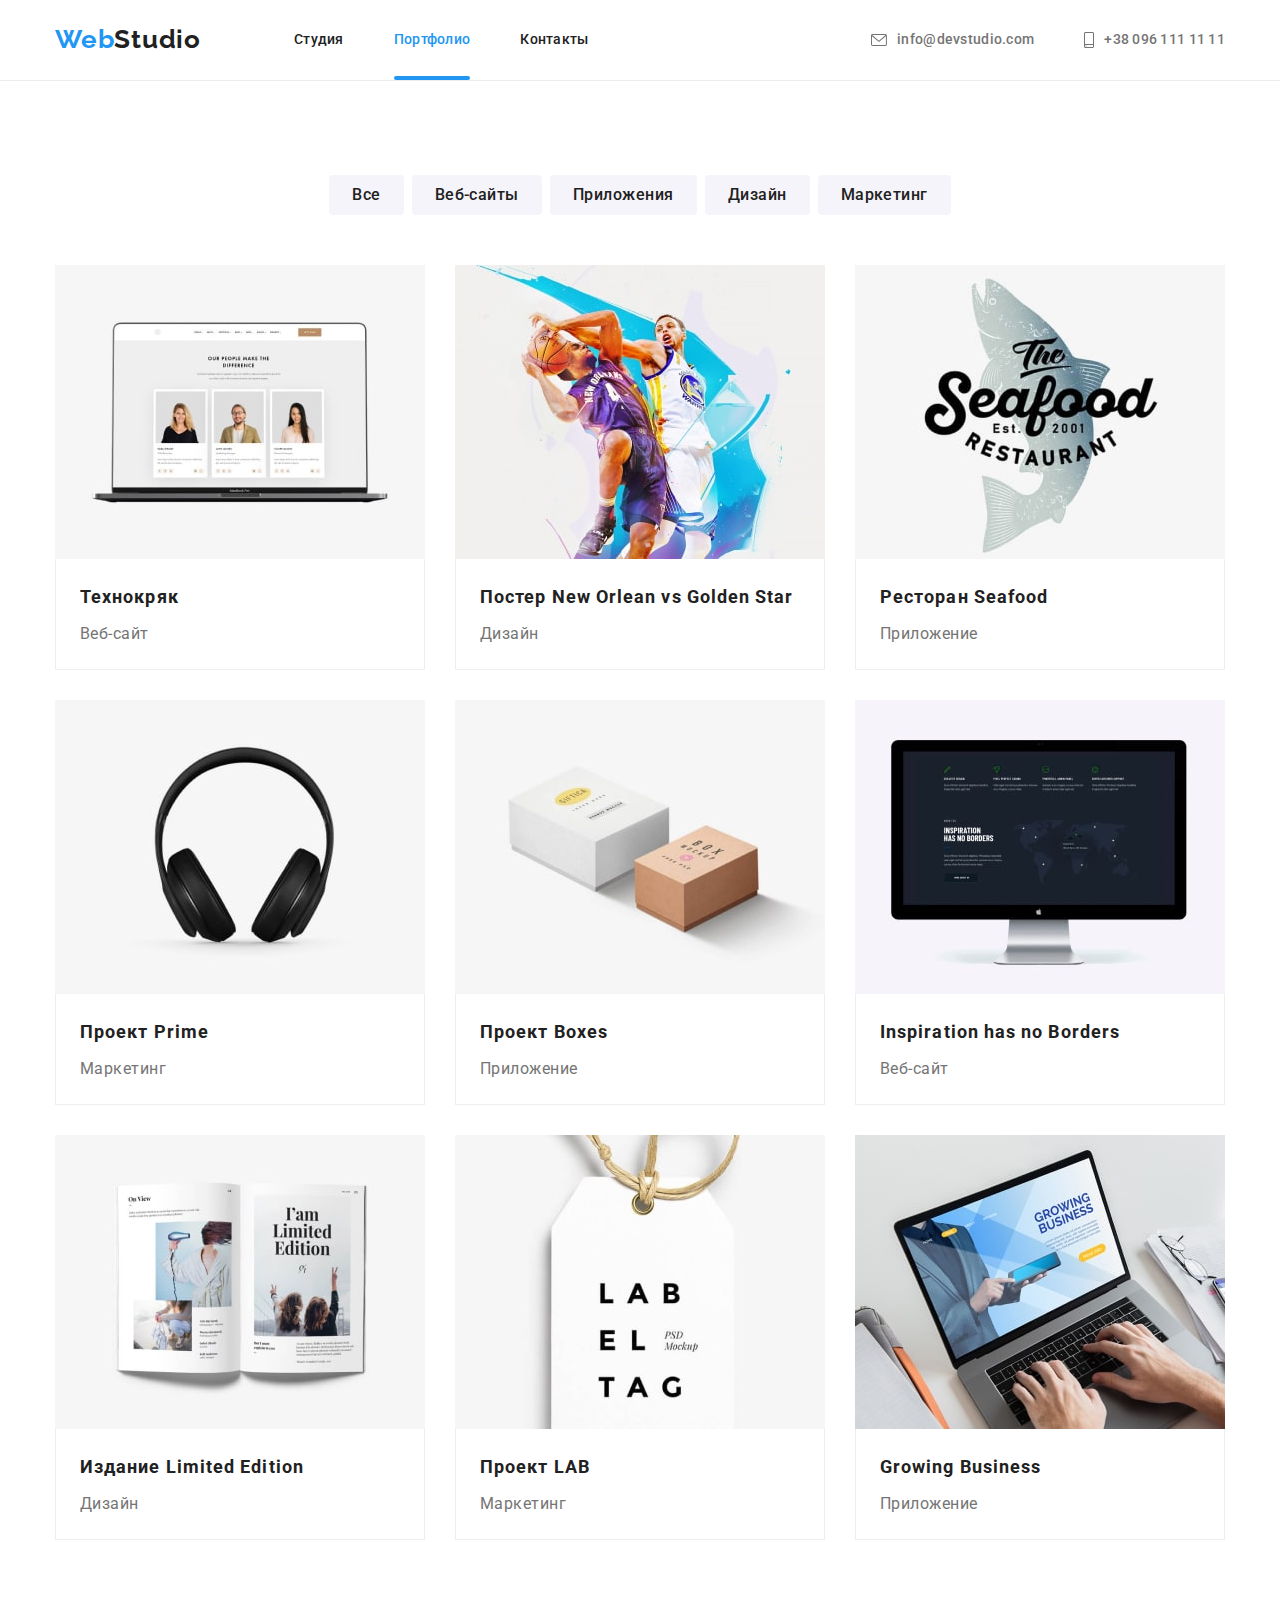
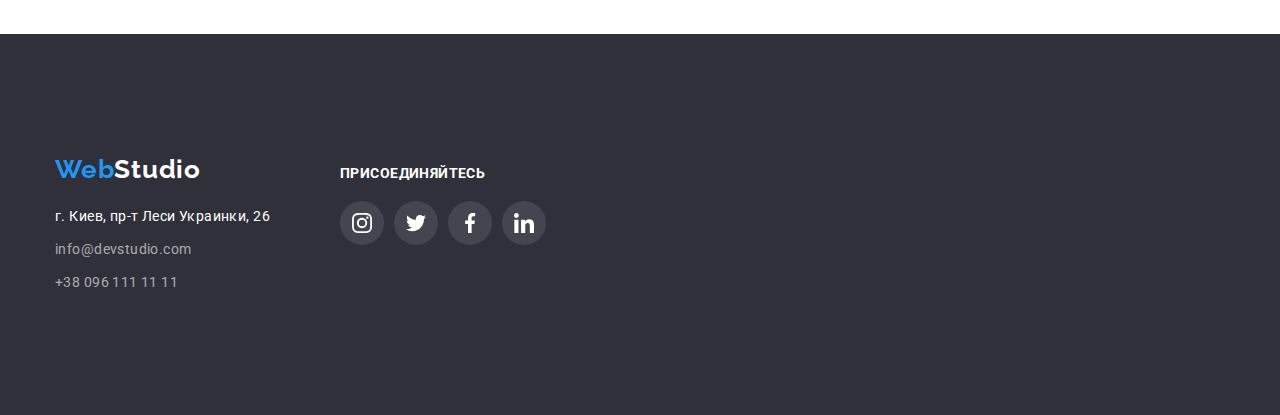
==== portfolio.html @ 93ceb318 "Додав файли з дз5" ====
<!DOCTYPE html>
<html lang="ru">
<head>
  <meta charset="UTF-8">
  <meta http-equiv="X-UA-Compatible" content="IE=edge">
  <meta name="viewport" content="width=device-width, initial-scale=1.0">
  <title>Web Studio</title>
  <link rel="preconnect" href="https://fonts.googleapis.com">
  <link rel="preconnect" href="https://fonts.gstatic.com" crossorigin>
  <link href="https://fonts.googleapis.com/css2?family=Raleway:wght@700&family=Roboto:wght@400;500;700;900&display=swap" 
  rel="stylesheet">
  <link rel="stylesheet" href="https://cdnjs.cloudflare.com/ajax/libs/modern-normalize/1.1.0/modern-normalize.min.css">
  <link rel="stylesheet" href="./css/styles.css">
</head>
<body>
  <!-- Шапка профиля -->
  <header class="header"> 
    <div class="container main-nav">
     <nav class="header-nav">
       <a class="logo" href="/" lang="en"> <span class="logo-first">Web</span>Studio</a>
       <ul class="header-list list">
         <li class="header-item"><a href="./index.html" class="header-link ">Студия</a></li>
         <li class="header-item"><a href="./portfolio.html" class="header-link curent">Портфолио</a></li>
         <li class="header-item"><a href="" class="header-link">Контакты</a></li>
       </ul>
     </nav>
     <ul class="header-contacts list">
       <li class="header-contacts-item">
         <a href="mailto:info@devstudio.com" class="contact-link icon-mail">
         <svg class="header-icon" width="16px" height="12px">
           <use href="./imges/icon.svg#icon-envelope"></use>
         </svg> info@devstudio.com</a></li>
       <li class="header-contacts-item">
         <a href="tel:+380961111111" class="contact-link icon-tel">
         <svg class="header-icon" width="10px" height="16px">
         <use href="./imges/icon.svg#icon-smartphone"></use>
       </svg> +38 096 111 11 11</a></li>
   </ul>
    </div>
    </header>
  <main>
   <!-- Кнопки проектов -->
   <section class="portfolio section"> 
       <div class="container">
        <h1 class="portfolio-title" hidden>Портфолио</h1>
        <ul class="portfolio-list list">
          <li class="portfolio-item"><button type="button" class="portfolio-btn">Все</button></li>
          <li class="portfolio-item"><button type="button" class="portfolio-btn">Веб-сайты</button></li>
          <li class="portfolio-item"><button type="button" class="portfolio-btn">Приложения</button></li>
          <li class="portfolio-item"><button type="button" class="portfolio-btn">Дизайн</button></li>
          <li class="portfolio-item"><button type="button" class="portfolio-btn">Маркетинг</button> </li>
        </ul>        
   <!-- Наши проекты -->
    <ul class="projects-list list"> 
        <li class="projects-item">
            <a href="" class="projects-link">
              <div class="projects-thumb">
                <img src="./imges/technokryak.jpg" alt="Сайт Технокряк">
                <div class="projects-overlay">
                  <p class="projects-overlay-text">Ресурс предлагает комплексные предложения с разным уровнем функционала и сервисов. 
                    Все это позволит посетителю получить исчерпывающие сведения о компании или частном лице.</p>
                </div>
              </div>
                <div class="projects-content">
                    <h3 class="projects-title">Технокряк</h3>
                    <p class="projects-text">Веб-сайт</p>
                </div>
            </a>   
        </li>
        <li class="projects-item">
            <a href="" class="projects-link">
              <div class="projects-thumb">
                <img  src="./imges/posterbasket.jpg" alt="Дизайн Постеров">
                <div class="projects-overlay">
                  <p class="projects-overlay-text">Ресурс предлагает комплексные предложения с разным уровнем функционала и сервисов. 
                    Все это позволит посетителю получить исчерпывающие сведения о компании или частном лице.</p>
                </div>
              </div>
                <div class="projects-content">
                    <h3 class="projects-title">Постер <span lang="en">New Orlean vs Golden Star</span></h3>
                    <p class="projects-text">Дизайн</p>
                </div>
            </a>
        </li>
        <li class="projects-item">
            <a href="" class="projects-link">
              <div class="projects-thumb">
                <img src="./imges/seefoodrestaurant.jpg" alt="Приложение для ресторана">
                <div class="projects-overlay">
                  <p class="projects-overlay-text">Ресурс предлагает комплексные предложения с разным уровнем функционала и сервисов. 
                    Все это позволит посетителю получить исчерпывающие сведения о компании или частном лице.</p>
                </div>
              </div>
                <div class="projects-content">
                    <h3 class="projects-title">Ресторан <span lang="en">Seafood</span></h3>
                    <p class="projects-text">Приложение</p>
                </div>
                
            </a>
        </li>
        <li class="projects-item">
            <a href="" class="projects-link">
              <div class="projects-thumb">
                <img src="./imges/project_prime.jpg" alt="Проект Прайм">
                <div class="projects-overlay">
                  <p class="projects-overlay-text">Ресурс предлагает комплексные предложения с разным уровнем функционала и сервисов. 
                    Все это позволит посетителю получить исчерпывающие сведения о компании или частном лице.</p>
                </div>
              </div>
                <div class="projects-content">
                    <h3 class="projects-title">Проект <span lang="en">Prime</span></h3>
                    <p class="projects-text">Маркетинг</p>
                </div>
            </a>
        </li>
        <li class="projects-item">
            <a href="" class="projects-link">
              <div class="projects-thumb">
                <img src="./imges/project_boxes.jpg" alt="Приложение для упаковки">
                <div class="projects-overlay">
                  <p class="projects-overlay-text">Ресурс предлагает комплексные предложения с разным уровнем функционала и сервисов. 
                    Все это позволит посетителю получить исчерпывающие сведения о компании или частном лице.</p>
                </div>
              </div>
                <div class="projects-content">
                    <h3 class="projects-title">Проект <span lang="en">Boxes</span></h3>
                    <p class="projects-text">Приложение</p>
                </div>
            </a>
        </li>
        <li class="projects-item">
            <a href="" class="projects-link">
              <div class="projects-thumb">
                <img src="./imges/inspirationhasnoborders.jpg" alt="Сайт Без границ">
                <div class="projects-overlay">
                  <p class="projects-overlay-text">Ресурс предлагает комплексные предложения с разным уровнем функционала и сервисов. 
                    Все это позволит посетителю получить исчерпывающие сведения о компании или частном лице.</p>
                </div>
              </div>
                <div class="projects-content">
                    <h3 class="projects-title" lang="en">Inspiration has no Borders</h3>
                    <p class="projects-text">Веб-сайт</p>
                </div>
            </a> 
        </li>
        <li class="projects-item">
            <a href="" class="projects-link">
              <div class="projects-thumb">
                <img src="./imges/limitededition.jpg" alt="Дизайн журнала">
                <div class="projects-overlay">
                  <p class="projects-overlay-text">Ресурс предлагает комплексные предложения с разным уровнем функционала и сервисов. 
                    Все это позволит посетителю получить исчерпывающие сведения о компании или частном лице.</p>
                </div>
              </div>
                <div class="projects-content">
                    <h3 class="projects-title">Издание <span lang="en">Limited Edition</span></h3>
                    <p class="projects-text">Дизайн</p>
                </div>
            </a>
        </li>
        <li class="projects-item">
            <a href="" class="projects-link">
              <div class="projects-thumb">
                <img src="./imges/projectlab.jpg" alt="Проект LAB">
                <div class="projects-overlay">
                  <p class="projects-overlay-text">Ресурс предлагает комплексные предложения с разным уровнем функционала и сервисов. 
                    Все это позволит посетителю получить исчерпывающие сведения о компании или частном лице.</p>
                </div>
              </div>
                <div class="projects-content">
                    <h3 class="projects-title">Проект <span lang="en">LAB</span></h3>
                    <p class="projects-text">Маркетинг</p>
                </div>
            </a>
        </li>
        <li class="projects-item">
            <a href="" class="projects-link">
              <div class="projects-thumb">
                <img src="./imges/growingbusiness.jpg" alt="приложение для бизнеса">
                <div class="projects-overlay">
                  <p class="projects-overlay-text">Ресурс предлагает комплексные предложения с разным уровнем функционала и сервисов. 
                    Все это позволит посетителю получить исчерпывающие сведения о компании или частном лице.</p>
                </div>
              </div>                
                <div class="projects-content">
                    <h3 class="projects-title" lang="en">Growing Business</h3>
                    <p class="projects-text">Приложение</p>
                </div>
            </a>
        </li>
    </ul>
   </div>
  </section>
  </main>
  <!-- Подвал -->
  <footer class="footer">
    <div class="container footer">
      <div >
        <a class="logo-footer" href="/" lang="en"><span class="logo-first">Web</span>Studio</a>
      <address class="footer-adress">
          <ul class="footer-list list">
              <li class="footer-item"><a href="https://goo.gl/maps/b5EeNN71cbGi42LY8" target="_blank" rel ="noopener noreferrer" class="footer-link-map">г. Киев, пр-т Леси Украинки, 26</a></li>
              <li class="footer-item"><a href="mailto:info@devstudio.com" class="footer-link">info@devstudio.com</a></li>
              <li class="footer-item"><a href="tel:+380961111111" class="footer-link">+38 096 111 11 11</a></li>
          </ul>
      </address>
      </div>
      <div class="wrapper">
            <h3 class="footer-title">присоединяйтесь</h3>
      <ul class="footer-social-list list">
        <li class="footer-social-item">
          <a href="" class="footer-social-link" aria-label="Instagram link">
            <svg class="footer-social-icon" >
              <use href="./imges/icon.svg#icon-instagram"></use>
            </svg>
          </a>
        </li>
        <li class="footer-social-item">
           <a href="" class="footer-social-link" aria-label="Twitter link">
            <svg class="footer-social-icon">
              <use href="./imges/icon.svg#icon-twitter"></use>
            </svg>
          </a>
        </li>
        <li class="footer-social-item">
          <a href="" class="footer-social-link" aria-label="Facebook link">
            <svg class="footer-social-icon">
              <use href="./imges/icon.svg#icon-facebook"></use>
            </svg>
          </a>
        </li>
        <li class="footer-social-item">
          <a href="" class="footer-social-link" aria-label="Linkedin link">
            <svg class="footer-social-icon">
              <use href="./imges/icon.svg#icon-linkedin"></use>
            </svg>
          </a>
        </li>
      </ul>
      </div>
    </div>
  </footer>
</body>
</html>
---- css/styles.css ----
/* Color */
:root {
    --primare-text-color: #757575;
    --title-text-color: #212121;
    --accent-color: #2196F3;
    --primary-white-color: #FFFFFF;
    --background-first: #FFFFFF;
    --background-second: #2F303A;
    --background-third: #F5F4FA;
    --color-icon: #AFB1B8;
    --kubik-rubik: cubic-bezier(0.4, 0, 0.2, 1);
    }
    
body{
    font-family: Roboto, sans-serif;
    background-color: var(--background-first);
    color: var(--primare-text-color);
}
/* без точек */
.list {
    padding: 0;
    margin: 0;
    list-style: none;

}
/* без подчеркиваний */
a {
    text-decoration: none;
}


img {
    display: block;
    max-width: 100%; 
    height: auto;
}
/* Единый клас section */
.section {
    padding-bottom: 94px;
    padding-top: 94px;
}

.section.hang {
    padding-bottom: 0;
}

/* Интерактивные елементы лого */
.logo,
.logo-footer {
    display: block;

    color: var(--title-text-color);
    font-family: 'Raleway';
    font-weight: 700;
    font-size: 26px;
    line-height: 1.2;
    letter-spacing: 0.03em;
}
.logo {
    padding-top: 24px;
    padding-bottom: 25px; 
}

.logo-footer {
    color: var(--primary-white-color);
    margin-bottom: 20px;
}

.logo-first {
    color: var(--accent-color);
}

/* Интерактивные елементы ссылки */

.header-link:hover,
.header-link:focus,
.contact-link:hover,
.contact-link:focus {
    color: var(--accent-color);
}

.header-link {
    color: var(--title-text-color);
    transition: color 250ms var(--kubik-rubik);
}

.contact-link {
    color: var(--primare-text-color);
    transition: color 250ms var(--kubik-rubik);
}

.header-link,
.contact-link {
    font-weight: 500;
    font-size: 14px;
    line-height: 1.14;
    letter-spacing: 0.02em;
}

.header-list .header-link.curent {
    color: var(--accent-color);  
}


/* Интерактивные елементы кнопки*/
.hero-btn,
.portfolio-btn {
    color: var(--title-text-color);
    background-color: #F5F4FA;
    cursor: pointer;
    border-radius: 4px;
    display: inline-block;
    text-align: center;
    border: 1px solid transparent;
    transition: color 250ms var(--kubik-rubik),
    background-color 250ms var(--kubik-rubik),
    box-shadow 250ms var(--kubik-rubik);
}
 
.hero-btn:hover,
.hero-btn:focus,
.portfolio-btn:hover,
.portfolio-btn:focus {
    color: var(--primary-white-color);
    background-color: #2196F3;
    box-shadow: 
    0px 3px 1px rgba(0, 0, 0, 0.1), 
    0px 1px 2px rgba(0, 0, 0, 0.08), 
    0px 2px 2px rgba(0, 0, 0, 0.12);
}

.hero-btn {
    font-weight: 700;
    font-size: 16px;
    line-height: 1.88;
    letter-spacing: 0.06em;
    font-family: inherit;
    padding: 10px 32px;
    position: relative;

    display: flex;
    margin-right: auto;
    margin-left: auto;
    
}

.portfolio-btn {
    font-weight: 500;
    font-size: 16px;
    line-height: 1.62;
    letter-spacing: 0.03em;
    font-family: inherit; 
    padding: 6px 22px;
    min-width: 73px;
}

/* Container */
.container {
    margin-left: auto;
    margin-right: auto;
    width: 1200px;
    padding-left: 15px;
    padding-right: 15px;
}

/*Шапка профиля */

.header {
    border-bottom: 1px solid #ECECEC;
}

.main-nav {
    display: flex;
    align-items: center;
}

.header-nav {
    display: flex;
    align-items: center;
}

.header-list {
    display: flex;
    margin-left: 93px;
}

.header-item:not(:last-child) {
    margin-right: 50px;
}

.header-item {
    position: relative;
}

.curent::after {
    content: "";
    position:absolute;
    left: 0;
    bottom: 0;

    display: block;
    width: 100%;
    height: 4px;
    background-color: var(--accent-color);
    border-radius: 2px;
}

.header-link {
    display: block;
    padding-top: 32px;
    padding-bottom: 32px; 

}

.header-contacts {
    display: flex;
    margin-left: auto;

}

.header-icon {
    fill: currentColor;
    margin-right: 10px;
}

.header-icon:hover,
.header-icon:focus {
    fill: currentColor;
}

.contact-link {
    display: block;
    padding-top: 32px;
    padding-bottom: 32px; 
    display: flex;
    align-items: center;
    justify-content: center;
    fill: currentColor;
}

.header-contacts-item +.header-contacts-item {
margin-left: 50px;
}

/* Герой */


.hero-title {
    margin-top: 0;
    margin-bottom: 30px;
    color: var(--primary-white-color);
    font-weight: 900;
    font-size: 44px;
    line-height: 1.36;
    text-align: center;
    letter-spacing: 0.06em;
    text-transform: uppercase;
    
}

.hero {
    padding-top: 200px;
    padding-bottom: 200px;

    background-color: #2F303A;
    margin-top: 0;
    background-image: linear-gradient(
        to right,    
        rgba(47, 48, 58, 0.4),
        rgba(47, 48, 58, 0.4)
        ),
    url(../imges/Img-hero.jpg);
    max-width: 1600px;
    height: 600px;
    margin-left: auto;
    margin-right: auto;
    background-repeat: no-repeat;
    background-position: center;
    background-size: cover;

}

.hero-backdrop {
    position: fixed;
    top:0;
    left:0;
    width: 100%;
    height: 100%;
    background-color: rgba(0, 0, 0, 0.2);
    transition: opacity 250ms var(--kubik-rubik),
    visibility 250ms var(--kubik-rubik);

}

.hero-backdrop.is-hidden {
    visibility: hidden;
    opacity: 0;
    pointer-events: none;
    
}

.hero-modal {
    position:absolute;
    top: 50%;
    left:50%;
    transform: translate(-50%, -50%);

    width: 528px;
    height: 581px;

    background-color: var(--background-first);
    box-shadow: 0px 1px 3px rgba(0, 0, 0, 0.12), 
    0px 1px 1px rgba(0, 0, 0, 0.14), 
    0px 2px 1px rgba(0, 0, 0, 0.2);
    border-radius: 4px;
}


 .hero-btn-close {
    position: absolute;
	top: 8px;
    right: 8px;

	width: 30px;
	height: 30px;
    padding: 0;
    margin: 0;

    background-color: var(--background-first);
    cursor: pointer;
    display: flex;
    align-items: center;
    justify-content: center;

    border-radius: 50%;
   
    border: 1px solid rgba(0, 0, 0, 0.1);

} 

.icon-close {
    width: 18px; 
    height: 18px;

}

/* Особенности */


.hang-list {
    display: flex;
}

.hang-item {
    width: calc((100%-90)/4);
    margin-right: 30px;
}

.hang-item:last-child {
    margin-right: 0;
}

.hang-thumb {
    padding: 0;
    border: none;
    background-color: var(--background-third);
    height: 120px;
    width: 270px;
    border-radius: 4px;
    margin-bottom: 30px;

    display: flex;
    align-items: center;
    justify-content: center;
    fill: var(--title-text-color);

}
.hang-icon {
    width: 70px;
    height: 70px;

}


.hang-subtitle {
    margin-top: 0;
    margin-bottom: 10px;
    color: var(--title-text-color);
    font-weight: 700;
    font-size: 14px;
    line-height: 1.14;
    letter-spacing: 0.03em;
    text-transform: uppercase;
}

.hang-text {
    margin-top: 0;
    margin-bottom: 0;
    font-size: 14px;
    line-height: 1.71;
    letter-spacing: 0.03em;
}

/* Чем мы занимаемся - Наша команда*/


.about-list {
    display: flex;
    justify-content: space-between;
}

.about-item {
    position: relative;
    width: calc((100%-60)/3);
    margin-right: 30px;
}

.about-item:last-child {
    margin-right: 0;
}

.about-title,
.team-title,
.cliens-title {
    margin-top: 0;
    margin-bottom: 50px;

    color: var(--title-text-color);
    font-weight: 700;
    font-size: 36px;
    line-height: 1.17;
    text-align: center;
    letter-spacing: 0.03em;
}

.about-text-box {
    position: absolute;
	bottom: 0;
    left: 0;

	width: 100%;
	height: 70px;
    padding: 0;
    margin: 0;

    background: rgba(47, 48, 58, 0.8);

    display: flex;
    align-items: center;
    justify-content: center;
}

.about-text {
    margin: 0;
    
    font-weight: 700;
    font-size: 14px;
    line-height: 1.14;
    text-align: center;
    letter-spacing: 0.03em;
    text-transform: uppercase;
    
    color: var(--primary-white-color)
}

.team {
    background-color: var(--background-third);
}

.team-list {
    display: flex;
  
}

.team-item {
    width: calc((100%-90)/4);
    margin-right: 30px;
    box-shadow: 
     0px 1px 3px rgba(0, 0, 0, 0.12),
     0px 1px 1px rgba(0, 0, 0, 0.14), 
     0px 2px 1px rgba(0, 0, 0, 0.2);
     border-radius: 0px 0px 4px 4px;
     background-color: var(--background-first);

}

.team-item:last-child {
    margin-right: 0;
}

.team-container-title {
    padding-top: 30px;
    padding-bottom: 30px;
}

.team-after-title,
.team-text {
    margin-top: 0;
    margin-bottom: 0;
}


.team-after-title {
    margin-bottom: 10px;

    color: var(--title-text-color);
    font-weight: 500;
    font-size: 16px;
    line-height: 1.19;
    text-align: center;
    letter-spacing: 0.03em;
}

.team-text {
    font-size: 16px;
    line-height: 1.19;
    text-align: center;
    letter-spacing: 0.03em;
    margin-bottom: 16px;
}

.team-social-list {
    display: flex;
    padding: 0;
    border: none;
    list-style: none;
    flex-wrap: wrap;
    justify-content: center;
}


.team-social-item {
    margin-right: 10px;
   
}
.team-social-item:last-child {
    margin-right: 0;
}

.team-social-link {
    width: 44px;
    height: 44px;
    display: flex;
    align-items: center;
    justify-content: center;
    border-radius: 50%;
    color: var(--color-icon);
    background-color: var(--background-first);
    transition: color 250ms var(--kubik-rubik),
    background-color 250ms var(--kubik-rubik);
}
.team-social-link:hover,
.team-social-link:focus {
    background-color: var(--accent-color);
    color: var(--primary-white-color);
}

.team-social-icon {
    width: 20px;
    height: 20px;

    fill: currentColor;
}

.team-social-icon:hover,
.team-social-icon:focus {
    fill: currentColor;
}


/* Наши клиенты */

.cliens-list {
    display: flex;
    padding: 0;
    border: none;
    list-style: none;
    justify-content: center;
}

.cliens-item {
    width: calc((100%-150)/6);
    margin-right: 30px;

    

}

.cliens-item:last-child {
    margin-right: 0;
}

.cliens-link {
    width: 170px;
    height: 92px;
    display: flex;
    align-items: center;
    justify-content: center;
    color: var(--color-icon);
    border: 1px solid #AFB1B8;
    box-sizing: border-box;
    border-radius: 4px;
    transition: color 250ms var(--kubik-rubik),
    border 250ms var(--kubik-rubik);
    
}

.cliens-link:hover,
.cliens-link:focus {
    color: var(--accent-color);
    border:  1px solid var(--accent-color);
}

.cliens-icon {
    width: 106px;
    height: 60px;

    fill: currentColor;
}



/* Footer */
.footer {
    background-color: var(--background-second);
    padding-top: 60px;
    padding-bottom: 60px;
}
.footer-adress {
    font-style: normal;
}

/* интерактивные элементы футер */
.footer-link-map {
    color: var(--primary-white-color);
    transition: color 250ms var(--kubik-rubik);
}
.footer-link {
    color: rgba(255, 255, 255, 0.6);
    transition: color 250ms var(--kubik-rubik);
}

.footer-link-map:hover,
.footer-link-map:focus,
.footer-link:hover,
.footer-link:focus {
    color: var(--accent-color);
}
.footer-link-map,
.footer-link {
font-size: 14px;
line-height: 1.71;
letter-spacing: 0.03em;
}

.footer-item:not(:last-child) {
    margin-bottom: 9px;
}

.footer .container {
    display: flex;
    align-items: baseline;
}
.wrapper {
    margin-left: 70px;
}

.footer-title {
    padding: 0;
    margin: 0;
    color: var(--primary-white-color);
    font-family: 'Roboto';
    font-weight: 700;
    font-size: 14px;
    line-height: 16px;
    letter-spacing: 0.03em;
    text-transform: uppercase;
    
}

.footer-social-list {
    display: flex;
    padding: 0;
    border: none;
    margin-top: 20px;
    list-style: none;
    flex-wrap: wrap;
    justify-content: center;
}


.footer-social-item {
    margin-right: 10px;
   
}
.footer-social-item:last-child {
    margin-right: 0;
}

.footer-social-link {
    width: 44px;
    height: 44px;
    display: flex;
    align-items: center;
    justify-content: center;
    border-radius: 50%;
    color: var(--primary-white-color);
    background-color: rgba(255, 255, 255, 0.1);
    transition: color 250ms var(--kubik-rubik),
    background-color 250ms var(--kubik-rubik);
}
.footer-social-link:hover,
.footer-social-link:focus {
    background-color: var(--accent-color);
    color: var(--primary-white-color);
}

.footer-social-icon {
    width: 20px;
    height: 20px;

    fill: currentColor;
}

.footer-social-icon:hover,
.footer-social-icon:focus {
    fill: currentColor;
}

/* Портфолио */

/* Кнопки проектов */


.portfolio-list {
    display: flex;
    justify-content: center;
    margin-bottom: 50px;
}

.portfolio-item {
    margin-right: 8px;
}


.portfolio-item:last-child {
    margin-right: 0;
}

/* Наши проекты */


.projects-list {
    display: flex;
    flex-wrap: wrap;
}

.projects-item {
    width: calc((100% - 60px) / 3);
    margin-right: 30px;
    margin-bottom: 30px;
}

.projects-link {
    display: block;
    transition: box-shadow 250ms var(--kubik-rubik);
}

.projects-link:hover,
.projects-link:focus {
    box-shadow: 
    0px 1px 1px rgba(0, 0, 0, 0.12),
    0px 4px 4px rgba(0, 0, 0, 0.06), 
    1px 4px 6px rgba(0, 0, 0, 0.16);

}

.projects-item:nth-child(3n) {
    margin-right: 0;
}

.projects-item:nth-last-child(-n+3) {
    margin-bottom: 0;
}


.projects-content {
    padding: 20px 24px;

    border-bottom: 1px solid #EEEEEE;
    border-right: 1px solid #EEEEEE;
    border-left: 1px solid #EEEEEE;
}

.projects-title {
    margin-bottom: 4px;
    margin-top: 0;

    color: var(--title-text-color);
    font-weight: 700;
    font-size: 18px;
    line-height: 2;
    letter-spacing: 0.06em;
}

.projects-text {
    margin-top: 0;
    margin-bottom: 0;

    color: var(--primare-text-color);
    font-size: 16px;
    line-height: 1.88;
    letter-spacing: 0.03em;
}


.projects-link:hover .projects-overlay,
.projects-link:focus .projects-overlay {
    opacity: 1;
    transform: translateY(0);
}

.projects-thumb {
    position: relative;
    overflow: hidden;

}

.projects-overlay {
    position: absolute;
    top: 0;
    left: 0;
    width: 100%;
    height: 100%;
    background: rgba(33, 150, 243, 0.9);
    opacity: 0;
    transition: opacity 250ms var(--kubik-rubik),
    transform 250ms var(--kubik-rubik);

    transform: translateY(100%);

}


.projects-overlay-text {
    display: flex;

    padding: 63px 24px 63px 24px;
    margin: 0;
    
    font-size: 18px;
    line-height: 1.56;
    letter-spacing: 0.03em;
    
    color: var(--primary-white-color);
    background: rgba(33, 150, 243, 0.9);
}
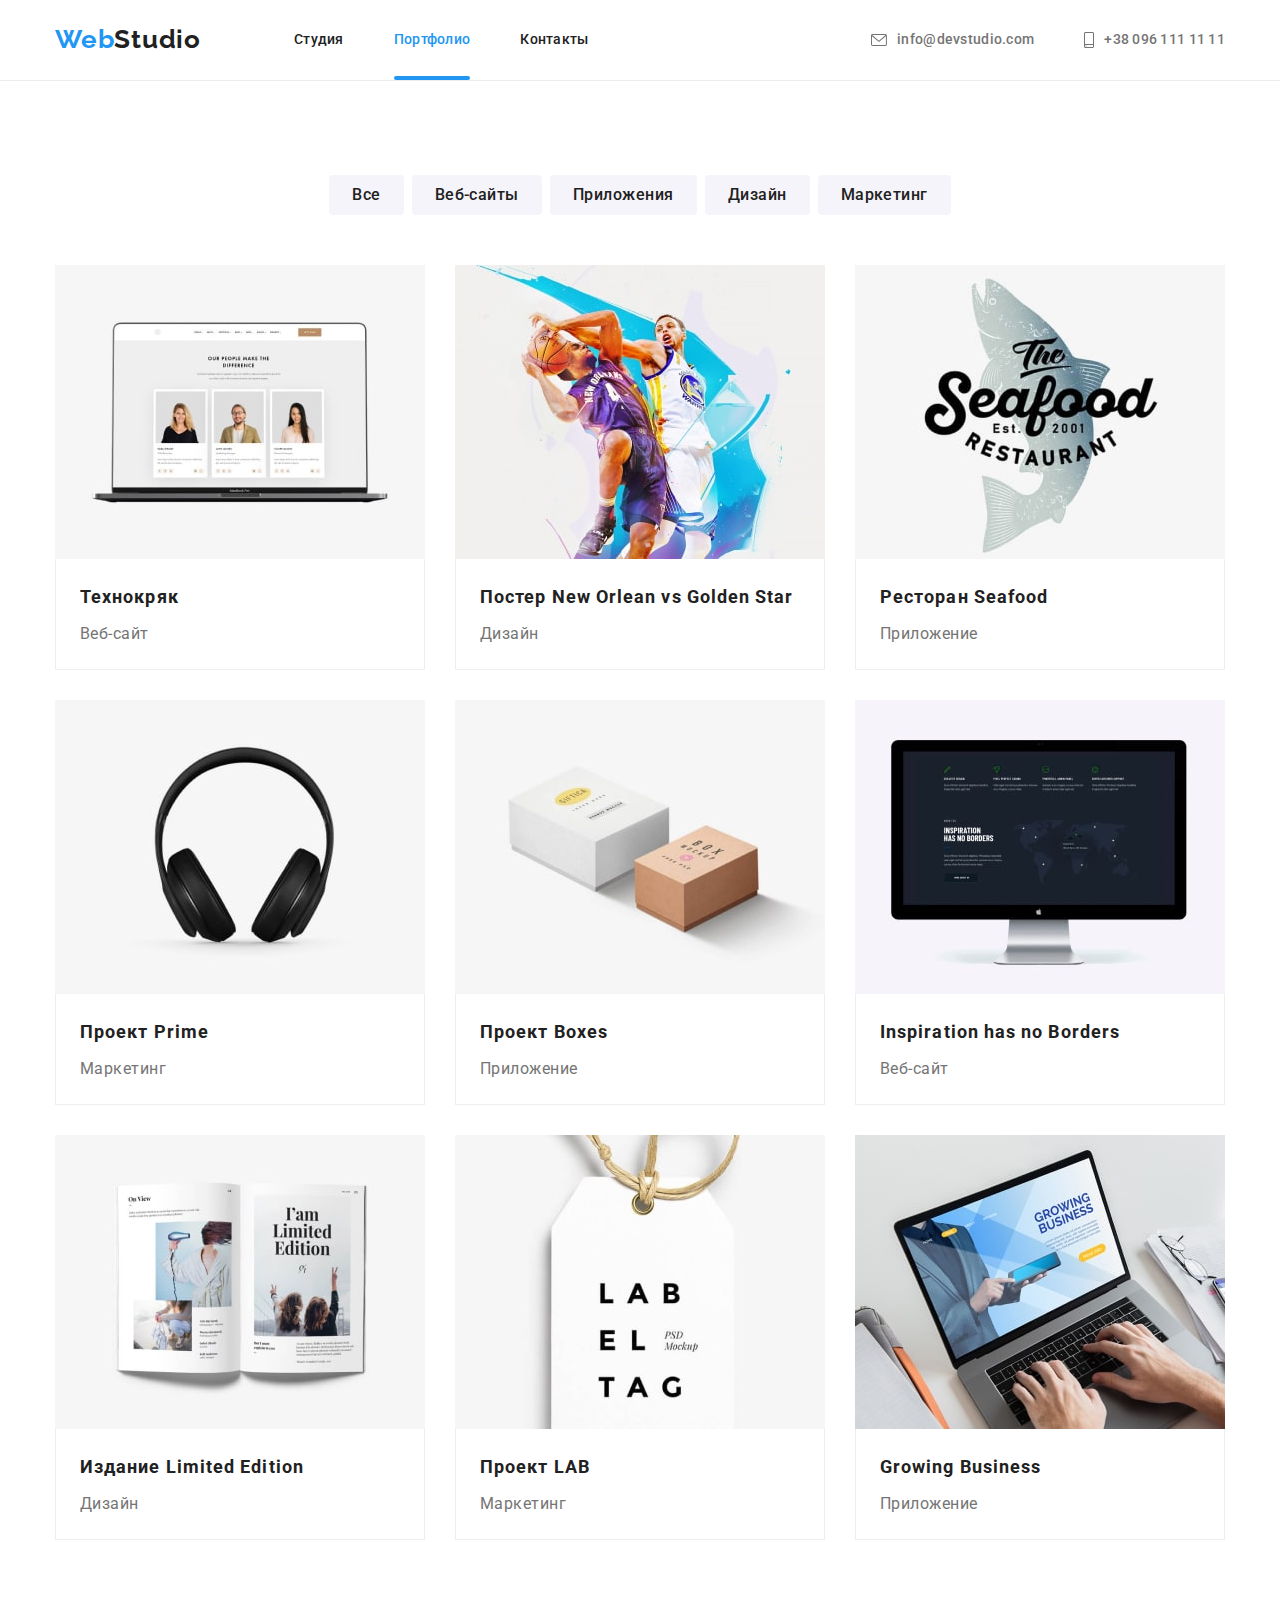
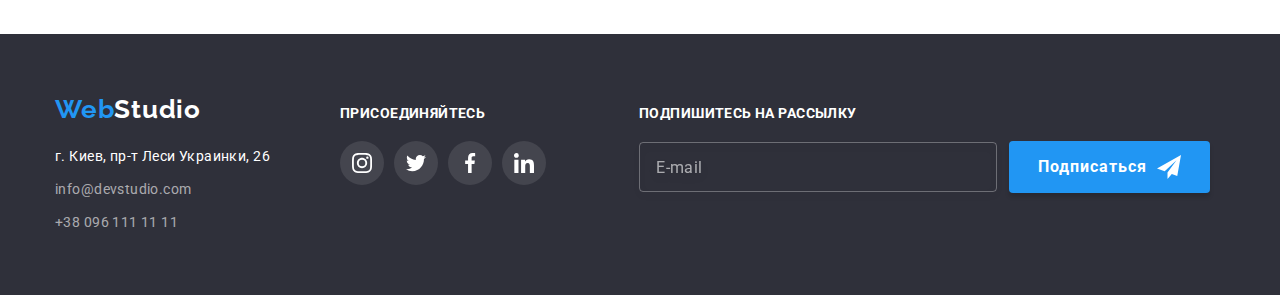
==== commit 6983e39f: "додав форму" ====
--- a/portfolio.html
+++ b/portfolio.html
@@ -194,7 +194,7 @@
   </main>
   <!-- Подвал -->
   <footer class="footer">
-    <div class="container footer">
+    <div class="container">
       <div >
         <a class="logo-footer" href="/" lang="en"><span class="logo-first">Web</span>Studio</a>
       <address class="footer-adress">
@@ -238,6 +238,23 @@
         </li>
       </ul>
       </div>
+      <div class="subscribe">
+        <form class="form" autocomplete="off">
+          <h3 class="footer-title">Подпишитесь на рассылку</h3>
+          <div class="subscribe-wrapper">
+            <label class="subscribe-form-field">
+              <input class="subscribe-form-input" placeholder="E-mail" type="email" name="mail">
+              <span class="subscribe-form-label" hidden>Почта</span>
+          </label>
+          
+          <button class="footer-btn" type="submit">Подписаться
+            <svg class="subscribe-social-icon">
+              <use href="./imges/icon.svg#icon-1icon-send"></use>
+            </svg>
+          </button>
+          </div>
+        </form>
+      </div>
     </div>
   </footer>
 </body>
--- a/css/styles.css
+++ b/css/styles.css
@@ -34,6 +34,16 @@
     max-width: 100%; 
     height: auto;
 }
+
+/* ---убиралки обводок при фокусе---*/
+
+input, textarea {outline:none;}
+input:active, textarea:active {outline:none;}
+:focus {outline:none;}
+textarea {resize:none;}
+textarea {resize:vertical;}
+textarea {resize:horizontal;}
+
 /* Единый клас section */
 .section {
     padding-bottom: 94px;
@@ -43,6 +53,7 @@
 .section.hang {
     padding-bottom: 0;
 }
+
 
 /* Интерактивные елементы лого */
 .logo,
@@ -120,7 +131,7 @@
 .hero-btn:hover,
 .hero-btn:focus,
 .portfolio-btn:hover,
-.portfolio-btn:focus {
+.portfolio-btn:focus{
     color: var(--primary-white-color);
     background-color: #2196F3;
     box-shadow: 
@@ -154,6 +165,7 @@
     min-width: 73px;
 }
 
+
 /* Container */
 .container {
     margin-left: auto;
@@ -162,6 +174,223 @@
     padding-left: 15px;
     padding-right: 15px;
 }
+
+/*------ Total Form ----*/
+
+.form,
+.hero-form {
+    width: 100%;
+    margin-left: auto;
+    margin-right: auto;
+    
+}
+.hero-form {
+padding: 40px;
+height: 100%;
+display: block;
+}
+
+/* ----Form btn---- */
+
+.footer-btn,
+.hero-form-btn {
+    color: var(--primary-white-color);
+    background-color: var(--accent-color);
+    cursor: pointer;
+    box-shadow: 0px 4px 4px rgba(0, 0, 0, 0.15);
+    border-radius: 4px;
+    
+    border: 1px solid transparent;
+    transition: background-color 250ms var(--kubik-rubik),
+    box-shadow 250ms var(--kubik-rubik);
+   
+    font-weight: 700;
+    font-size: 16px;
+    line-height: 1.88;
+    letter-spacing: 0.06em;
+    font-family: inherit;
+    padding: 10px 28px;
+    position: relative;
+
+    display: flex;
+}
+.footer-btn {
+    margin-left: 12px;
+    align-items: center;
+    justify-content: center;
+}
+
+.hero-form-btn {
+    margin-left: auto;
+    margin-right: auto;
+    margin-top: 30px;
+}
+ 
+.footer-btn:hover,
+.footer-btn:focus, 
+.hero-form-btn:hover,
+.hero-form-btn:focus {
+    background-color: #188CE8;
+    box-shadow: 
+    0px 3px 1px rgba(0, 0, 0, 0.1), 
+    0px 1px 2px rgba(0, 0, 0, 0.08), 
+    0px 2px 2px rgba(0, 0, 0, 0.12);
+}
+
+/*------  Form ----*/
+
+textarea {
+    resize: none;
+}
+
+.hero-span-position {
+    position: relative;
+    margin-top: 4px;
+    margin-bottom: 10px;
+}
+
+.hero-form-title {
+    font-weight: 700;
+    font-size: 20px;
+    line-height: 1.15;
+    text-align: center;
+    letter-spacing: 0.03em;
+    
+    color: var(--title-text-color);
+    margin: 0;
+    padding: 0;
+    margin-bottom: 12px;
+    
+}
+
+.hero-form-field {
+     position: relative;
+     
+     display: flex;
+     flex-direction: column;
+}
+
+.hero-form-input {
+    width: 100%;
+    height: 40px;
+    margin: 0;
+    padding: 0;
+    padding-left: 42px;
+    outline: transparent;
+
+    border: 1px solid rgba(33, 33, 33, 0.2);
+    box-sizing: border-box;
+    border-radius: 4px;
+
+    transition: border 250ms var(--kubik-rubik);
+}
+
+.hero-form-label {
+    font-size: 12px;
+    line-height: 1.17;
+    letter-spacing: 0.01em;
+    
+    color: var(--primare-text-color);
+}
+
+
+.hero-form-icon {
+    position: absolute;
+    top: 50%;
+    left: 12px;
+    transform: translateY(-50%);
+
+    display: inline-block;
+    width: 18px;
+    height: 18px;
+    fill: var(--title-text-color);
+    transition: fill 250ms var(--kubik-rubik);
+
+}
+
+.hero-form-input:hover ~ .hero-form-icon,
+.hero-form-input:focus ~ .hero-form-icon  {
+    fill: var(--accent-color);
+}
+
+.hero-form-input:hover,
+.hero-form-input:focus,
+.hero-form-input:checked {
+    border: 1px solid var(--accent-color);
+}
+
+
+
+.hero-form-comment {
+    height: 120px;
+    margin-bottom: 20px;
+    font-size: 14px;
+    line-height: 1.14;
+    letter-spacing: 0.01em;
+    padding: 12px 14px;
+    
+    
+}
+
+.hero-form-comment::placeholder {
+    color: rgba(117, 117, 117, 0.5);
+
+}
+
+.hero-form-checkbox {
+    position: absolute;
+    width: 1px;
+    height: 1px;
+    margin: -1px;
+    border: 0;
+    padding: 0;
+    clip:rect(0 0 0 0);
+    overflow: hidden;
+}
+
+.hero-policy-form-label {
+    font-size: 14px;
+    line-height: 1.71;
+    letter-spacing: 0.03em;
+    padding-left: 35px;
+    
+    color: var(--primare-text-color);
+}
+
+.hero-form-link {
+    color: var(--accent-color);
+    text-decoration: underline;
+}
+
+.hero-form-icon-check {
+    position: absolute;
+    top: 50%;
+    left: 12px;
+    transform: translateY(-50%);
+    display: inline-block;
+    width: 16px;
+    height: 15px;
+    border: 2px solid #2a2a2a;
+    border-radius: 4px;
+    fill: var(--background-first)
+}
+
+.hero-form-checkbox:checked ~ .hero-form-icon-check {
+    fill: var(--accent-color);
+    border-color: var(--accent-color);
+    background-color: var(--accent-color);
+    background-origin: border-box; 
+    background-size: contain;
+}
+
+
+
+
+/* .checkbox-label {
+    display: flex;
+    align-items: center;
+}
+   */
 
 /*Шапка профиля */
 
@@ -335,7 +564,6 @@
     border-radius: 50%;
    
     border: 1px solid rgba(0, 0, 0, 0.1);
-
 } 
 
 .icon-close {
@@ -343,6 +571,8 @@
     height: 18px;
 
 }
+
+
 
 /* Особенности */
 
@@ -724,6 +954,48 @@
 
 .footer-social-icon:hover,
 .footer-social-icon:focus {
+    fill: currentColor;
+}
+
+.subscribe {
+    margin-left: 93px;
+}
+
+
+
+.subscribe-wrapper {
+    display: flex;
+    align-items: center;
+    justify-content: center;
+    margin-top: 20px;
+}
+
+.subscribe-form-input {
+    width: 358px;
+    height: 50px;
+    padding-left: 16px;
+    
+    border: 1px solid rgba(255, 255, 255, 0.3);
+    box-sizing: border-box;
+    filter: drop-shadow(0px 4px 4px rgba(0, 0, 0, 0.15));
+    border-radius: 4px;
+    background: transparent;
+}
+
+.subscribe-form-input::placeholder {
+    font-size: 16px;
+    line-height: 1.25;
+    letter-spacing: 0.03em;
+    
+    color: rgba(255, 255, 255, 0.6);
+}
+
+
+.subscribe-social-icon {
+    width: 24px;
+    height: 24px;
+    margin-left: 10px;
+    
     fill: currentColor;
 }
 
